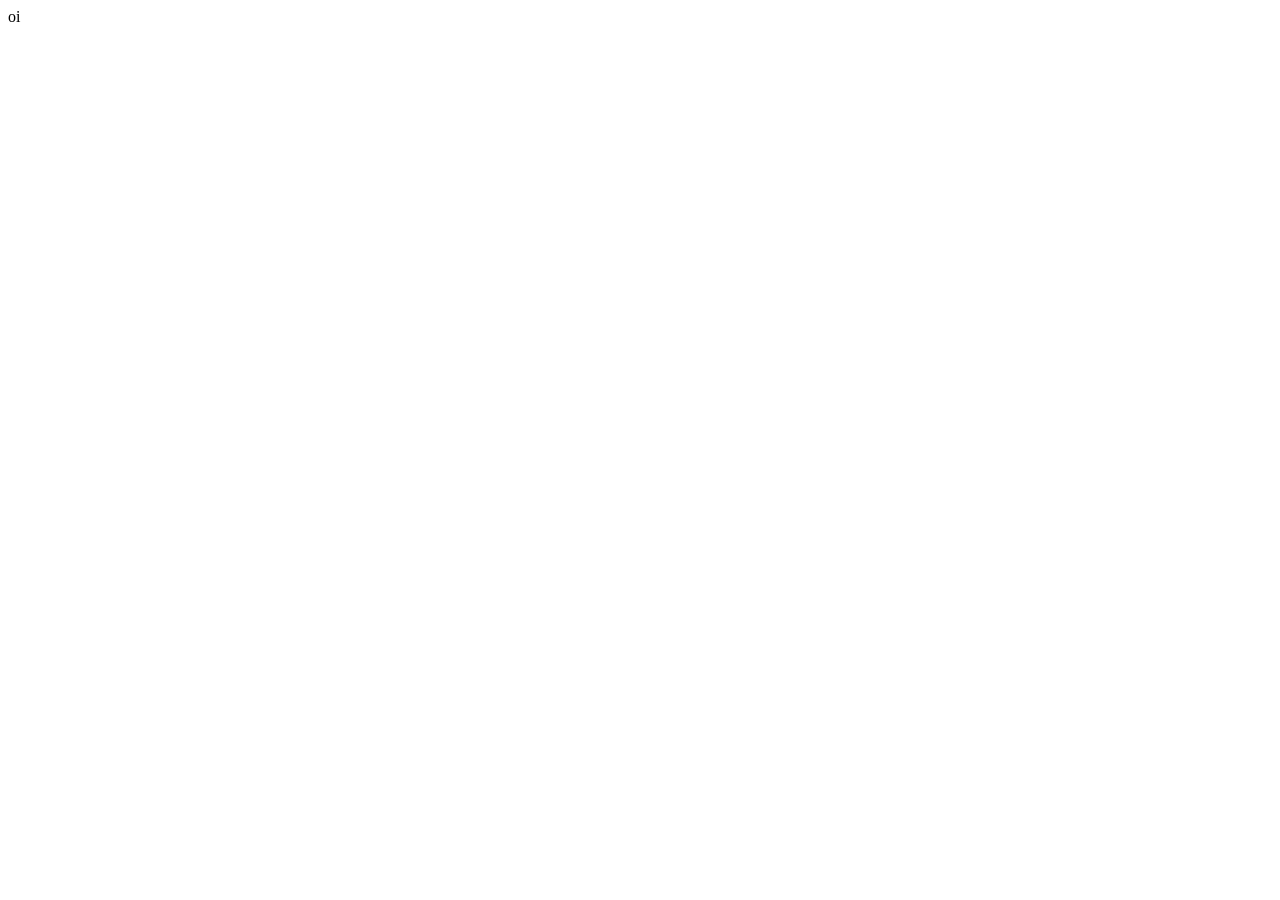
==== template/index.html @ 46b26846 "update" ====
<!DOCTYPE html>
<html lang="en">

<head>
    <meta charset="UTF-8">
    <meta name="viewport" content="width=device-width, initial-scale=1.0">
    <title>Index</title>
</head>

<body>
oi
</body>

</html>
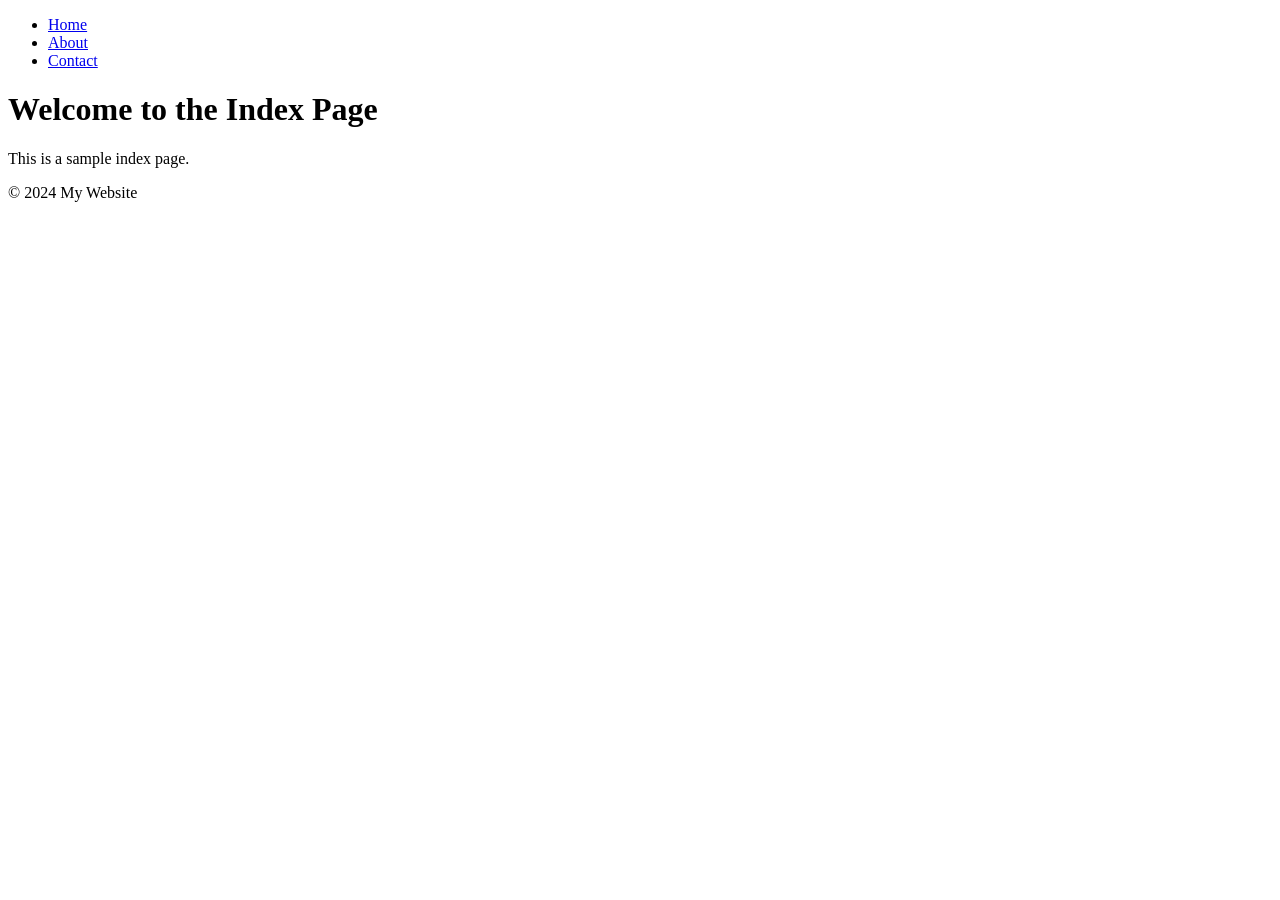
==== commit ca9b794b: "update" ====
--- a/template/index.html
+++ b/template/index.html
@@ -8,7 +8,25 @@
 </head>
 
 <body>
-oi
+    <header>
+        <nav>
+            <ul>
+                <li><a href="/">Home</a></li>
+                <li><a href="/about">About</a></li>
+                <li><a href="/contact">Contact</a></li>
+            </ul>
+        </nav>
+    </header>
+
+    <main>
+        <h1>Welcome to the Index Page</h1>
+        <p>This is a sample index page.</p>
+    </main>
+
+
+    <footer>
+        <p>&copy; 2024 My Website</p>
+    </footer>
 </body>
 
 </html>
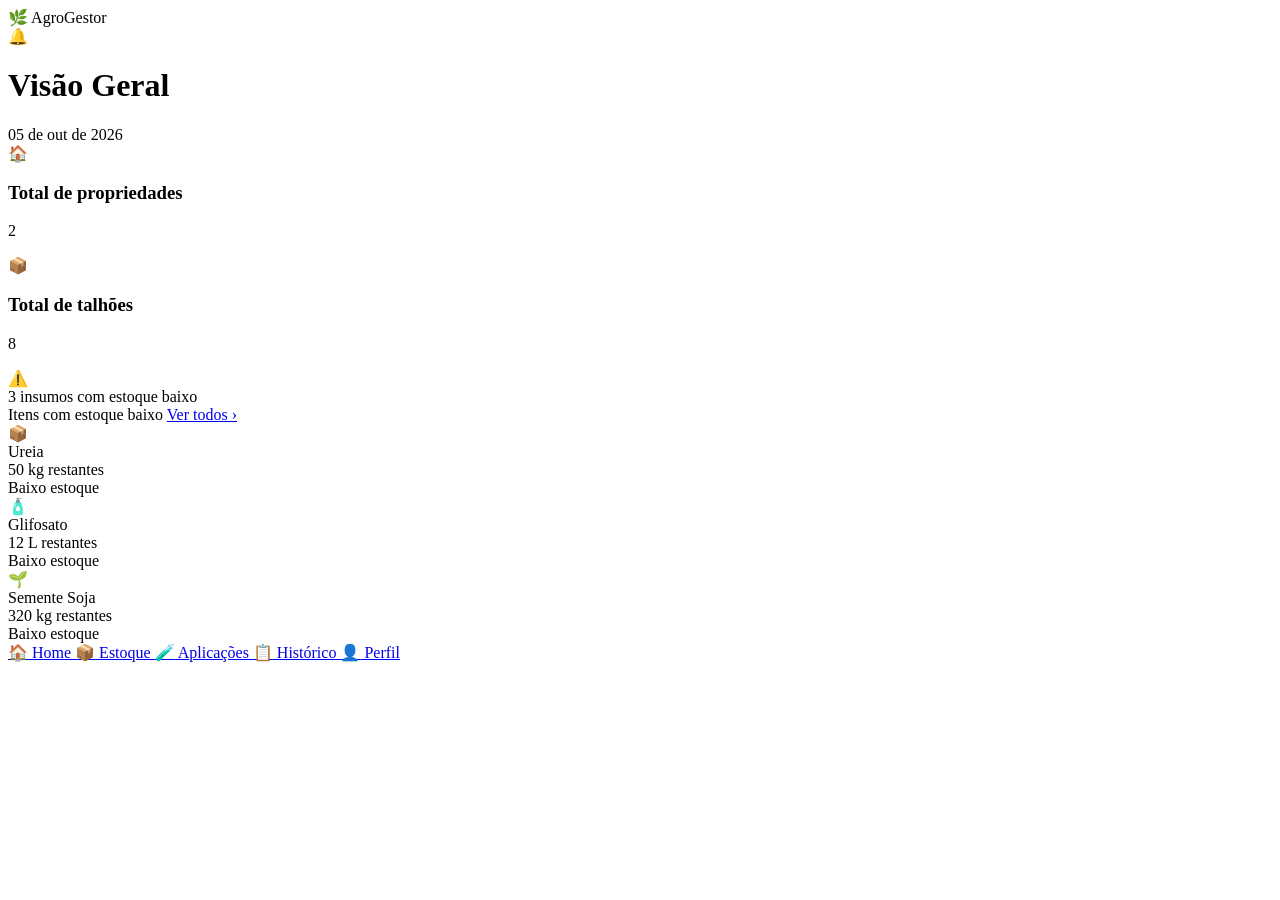
==== commit c801608a: "update" ====
--- a/template/index.html
+++ b/template/index.html
@@ -5,28 +5,110 @@
     <meta charset="UTF-8">
     <meta name="viewport" content="width=device-width, initial-scale=1.0">
     <title>Index</title>
+    <link rel="stylesheet" href="template/css/styleIndex.css">
+
 </head>
 
 <body>
     <header>
-        <nav>
-            <ul>
-                <li><a href="/">Home</a></li>
-                <li><a href="/about">About</a></li>
-                <li><a href="/contact">Contact</a></li>
-            </ul>
-        </nav>
+        <div class="logo">
+            <span>🌿</span> AgroGestor
+        </div>
+        <div>🔔</div>
     </header>
 
     <main>
-        <h1>Welcome to the Index Page</h1>
-        <p>This is a sample index page.</p>
+        <div class="title-row">
+            <h1>Visão Geral</h1>
+            <div class="date">05 de out de 2026</div>
+        </div>
+
+        <!-- Cards resumo -->
+        <div class="card">
+            <div class="icon">🏠</div>
+            <div class="info">
+                <h3>Total de propriedades</h3>
+                <p>2</p>
+            </div>
+        </div>
+
+        <div class="card">
+            <div class="icon">📦</div>
+            <div class="info">
+                <h3>Total de talhões</h3>
+                <p>8</p>
+            </div>
+        </div>
+
+        <!-- Alerta -->
+        <div class="alert">
+            <div class="icon">⚠️</div>
+            <div>3 insumos com estoque baixo</div>
+        </div>
+
+        <!-- Lista -->
+        <div class="section-title">
+            <span>Itens com estoque baixo</span>
+            <a href="#">Ver todos ›</a>
+        </div>
+
+        <div class="item">
+            <div class="left">
+                <div class="icon">📦</div>
+                <div>
+                    <div class="name">Ureia</div>
+                    <div class="qty">50 kg restantes</div>
+                </div>
+            </div>
+            <div class="badge">Baixo estoque</div>
+        </div>
+
+        <div class="item">
+            <div class="left">
+                <div class="icon">🧴</div>
+                <div>
+                    <div class="name">Glifosato</div>
+                    <div class="qty">12 L restantes</div>
+                </div>
+            </div>
+            <div class="badge">Baixo estoque</div>
+        </div>
+
+        <div class="item">
+            <div class="left">
+                <div class="icon">🌱</div>
+                <div>
+                    <div class="name">Semente Soja</div>
+                    <div class="qty">320 kg restantes</div>
+                </div>
+            </div>
+            <div class="badge">Baixo estoque</div>
+        </div>
     </main>
 
-
-    <footer>
-        <p>&copy; 2024 My Website</p>
-    </footer>
+    <!-- Menu inferior -->
+    <nav>
+        <a href="#" class="active">
+            <span>🏠</span>
+            Home
+        </a>
+        <a href="#">
+            <span>📦</span>
+            Estoque
+        </a>
+        <a href="#">
+            <span>🧪</span>
+            Aplicações
+        </a>
+        <a href="#">
+            <span>📋</span>
+            Histórico
+        </a>
+        <a href="#">
+            <span>👤</span>
+            Perfil
+        </a>
+    </nav>
 </body>
 
 </html>
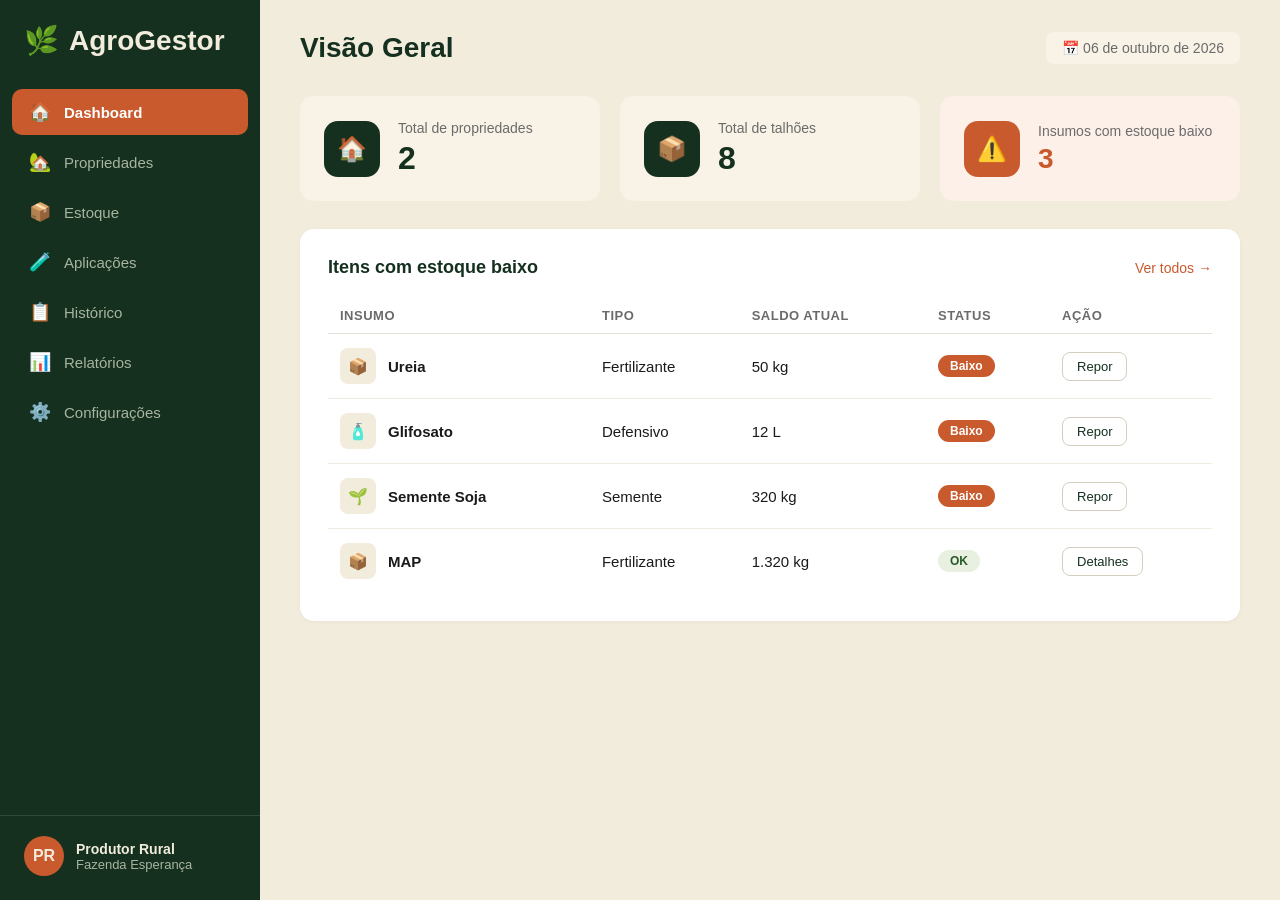
==== commit 79fec866: "update" ====
--- a/template/index.html
+++ b/template/index.html
@@ -1,114 +1,166 @@
 <!DOCTYPE html>
-<html lang="en">
+<html lang="pt-BR">
+<head>
+  <meta charset="UTF-8">
+  <meta name="viewport" content="width=device-width, initial-scale=1.0">
+  <title>AgroGestor - Dashboard</title>
+  <link rel="stylesheet" href="css/style.css">
+</head>
+<body>
 
-<head>
-    <meta charset="UTF-8">
-    <meta name="viewport" content="width=device-width, initial-scale=1.0">
-    <title>Index</title>
-    <link rel="stylesheet" href="template/css/styleIndex.css">
+  <!-- ========== SIDEBAR ========== -->
+  <aside class="sidebar">
+    <div class="logo">
+      <span>🌿</span>
+      <span>AgroGestor</span>
+    </div>
 
-</head>
+    <nav>
+      <a href="index.html" class="active">
+        <span class="icon">🏠</span>
+        <span>Dashboard</span>
+      </a>
+      <a href="#">
+        <span class="icon">🏡</span>
+        <span>Propriedades</span>
+      </a>
+      <a href="#">
+        <span class="icon">📦</span>
+        <span>Estoque</span>
+      </a>
+      <a href="#">
+        <span class="icon">🧪</span>
+        <span>Aplicações</span>
+      </a>
+      <a href="#">
+        <span class="icon">📋</span>
+        <span>Histórico</span>
+      </a>
+      <a href="#">
+        <span class="icon">📊</span>
+        <span>Relatórios</span>
+      </a>
+      <a href="#">
+        <span class="icon">⚙️</span>
+        <span>Configurações</span>
+      </a>
+    </nav>
 
-<body>
-    <header>
-        <div class="logo">
-            <span>🌿</span> AgroGestor
+    <div class="user">
+      <div class="avatar">PR</div>
+      <div class="info">
+        <strong>Produtor Rural</strong>
+        <span>Fazenda Esperança</span>
+      </div>
+    </div>
+  </aside>
+
+  <!-- ========== CONTEÚDO PRINCIPAL ========== -->
+  <main class="main">
+
+    <div class="page-header">
+      <h1>Visão Geral</h1>
+      <div class="date">📅 06 de outubro de 2026</div>
+    </div>
+
+    <!-- Cards de resumo -->
+    <div class="cards-row">
+      <div class="card">
+        <div class="icon">🏠</div>
+        <div class="info">
+          <h3>Total de propriedades</h3>
+          <p>2</p>
         </div>
-        <div>🔔</div>
-    </header>
+      </div>
 
-    <main>
-        <div class="title-row">
-            <h1>Visão Geral</h1>
-            <div class="date">05 de out de 2026</div>
+      <div class="card">
+        <div class="icon">📦</div>
+        <div class="info">
+          <h3>Total de talhões</h3>
+          <p>8</p>
         </div>
+      </div>
 
-        <!-- Cards resumo -->
-        <div class="card">
-            <div class="icon">🏠</div>
-            <div class="info">
-                <h3>Total de propriedades</h3>
-                <p>2</p>
-            </div>
+      <div class="card alert-card">
+        <div class="icon alert-icon">⚠️</div>
+        <div class="info">
+          <h3>Insumos com estoque baixo</h3>
+          <p>3</p>
         </div>
+      </div>
+    </div>
 
-        <div class="card">
-            <div class="icon">📦</div>
-            <div class="info">
-                <h3>Total de talhões</h3>
-                <p>8</p>
-            </div>
-        </div>
+    <!-- Seção de estoque baixo -->
+    <div class="section">
+      <div class="section-header">
+        <h2>Itens com estoque baixo</h2>
+        <a href="#">Ver todos →</a>
+      </div>
 
-        <!-- Alerta -->
-        <div class="alert">
-            <div class="icon">⚠️</div>
-            <div>3 insumos com estoque baixo</div>
-        </div>
+      <table>
+        <thead>
+          <tr>
+            <th>Insumo</th>
+            <th>Tipo</th>
+            <th>Saldo atual</th>
+            <th>Status</th>
+            <th>Ação</th>
+          </tr>
+        </thead>
+        <tbody>
+          <tr>
+            <td>
+              <div class="item-name">
+                <div class="item-icon">📦</div>
+                Ureia
+              </div>
+            </td>
+            <td>Fertilizante</td>
+            <td>50 kg</td>
+            <td><span class="badge baixo">Baixo</span></td>
+            <td><button class="btn-action">Repor</button></td>
+          </tr>
+          <tr>
+            <td>
+              <div class="item-name">
+                <div class="item-icon">🧴</div>
+                Glifosato
+              </div>
+            </td>
+            <td>Defensivo</td>
+            <td>12 L</td>
+            <td><span class="badge baixo">Baixo</span></td>
+            <td><button class="btn-action">Repor</button></td>
+          </tr>
+          <tr>
+            <td>
+              <div class="item-name">
+                <div class="item-icon">🌱</div>
+                Semente Soja
+              </div>
+            </td>
+            <td>Semente</td>
+            <td>320 kg</td>
+            <td><span class="badge baixo">Baixo</span></td>
+            <td><button class="btn-action">Repor</button></td>
+          </tr>
+          <tr>
+            <td>
+              <div class="item-name">
+                <div class="item-icon">📦</div>
+                MAP
+              </div>
+            </td>
+            <td>Fertilizante</td>
+            <td>1.320 kg</td>
+            <td><span class="badge ok">OK</span></td>
+            <td><button class="btn-action">Detalhes</button></td>
+          </tr>
+        </tbody>
+      </table>
+    </div>
 
-        <!-- Lista -->
-        <div class="section-title">
-            <span>Itens com estoque baixo</span>
-            <a href="#">Ver todos ›</a>
-        </div>
+  </main>
 
-        <div class="item">
-            <div class="left">
-                <div class="icon">📦</div>
-                <div>
-                    <div class="name">Ureia</div>
-                    <div class="qty">50 kg restantes</div>
-                </div>
-            </div>
-            <div class="badge">Baixo estoque</div>
-        </div>
-
-        <div class="item">
-            <div class="left">
-                <div class="icon">🧴</div>
-                <div>
-                    <div class="name">Glifosato</div>
-                    <div class="qty">12 L restantes</div>
-                </div>
-            </div>
-            <div class="badge">Baixo estoque</div>
-        </div>
-
-        <div class="item">
-            <div class="left">
-                <div class="icon">🌱</div>
-                <div>
-                    <div class="name">Semente Soja</div>
-                    <div class="qty">320 kg restantes</div>
-                </div>
-            </div>
-            <div class="badge">Baixo estoque</div>
-        </div>
-    </main>
-
-    <!-- Menu inferior -->
-    <nav>
-        <a href="#" class="active">
-            <span>🏠</span>
-            Home
-        </a>
-        <a href="#">
-            <span>📦</span>
-            Estoque
-        </a>
-        <a href="#">
-            <span>🧪</span>
-            Aplicações
-        </a>
-        <a href="#">
-            <span>📋</span>
-            Histórico
-        </a>
-        <a href="#">
-            <span>👤</span>
-            Perfil
-        </a>
-    </nav>
 </body>
-
-</html>+</html>
--- a/template/css/style.css
+++ b/template/css/style.css
@@ -0,0 +1,382 @@
+/* ========================================
+   AgroGestor - Estilos Globais (Desktop)
+   ======================================== */
+
+* {
+  margin: 0;
+  padding: 0;
+  box-sizing: border-box;
+}
+
+body {
+  font-family: -apple-system, BlinkMacSystemFont, "Segoe UI", Arial, sans-serif;
+  background: #F2ECDD;
+  color: #1A1A1A;
+  min-height: 100vh;
+  display: flex;
+}
+
+/* ========== SIDEBAR ========== */
+.sidebar {
+  width: 260px;
+  background: #15301F;
+  color: #F2ECDD;
+  display: flex;
+  flex-direction: column;
+  position: fixed;
+  top: 0;
+  left: 0;
+  bottom: 0;
+  padding: 24px 0;
+}
+
+.sidebar .logo {
+  display: flex;
+  align-items: center;
+  gap: 10px;
+  padding: 0 24px 32px;
+  font-size: 22px;
+  font-weight: 700;
+}
+
+.sidebar .logo span {
+  font-size: 28px;
+}
+
+.sidebar nav {
+  flex: 1;
+  display: flex;
+  flex-direction: column;
+  gap: 4px;
+  padding: 0 12px;
+}
+
+.sidebar nav a {
+  display: flex;
+  align-items: center;
+  gap: 12px;
+  padding: 12px 16px;
+  border-radius: 10px;
+  color: #A8B5A0;
+  text-decoration: none;
+  font-size: 15px;
+  transition: all 0.2s;
+}
+
+.sidebar nav a:hover {
+  background: #1A3A26;
+  color: #F2ECDD;
+}
+
+.sidebar nav a.active {
+  background: #C85A2E;
+  color: white;
+  font-weight: 600;
+}
+
+.sidebar nav a .icon {
+  font-size: 18px;
+  width: 24px;
+  text-align: center;
+}
+
+.sidebar .user {
+  padding: 20px 24px 0;
+  border-top: 1px solid #2A4A33;
+  margin-top: 20px;
+  display: flex;
+  align-items: center;
+  gap: 12px;
+}
+
+.sidebar .user .avatar {
+  width: 40px;
+  height: 40px;
+  background: #C85A2E;
+  border-radius: 50%;
+  display: flex;
+  align-items: center;
+  justify-content: center;
+  font-weight: 700;
+  font-size: 16px;
+}
+
+.sidebar .user .info {
+  font-size: 13px;
+}
+
+.sidebar .user .info strong {
+  display: block;
+  font-size: 14px;
+}
+
+.sidebar .user .info span {
+  color: #A8B5A0;
+}
+
+/* ========== MAIN CONTENT ========== */
+.main {
+  margin-left: 260px;
+  flex: 1;
+  padding: 32px 40px;
+  min-height: 100vh;
+}
+
+/* Header da página */
+.page-header {
+  display: flex;
+  justify-content: space-between;
+  align-items: center;
+  margin-bottom: 32px;
+}
+
+.page-header h1 {
+  font-size: 28px;
+  color: #15301F;
+  font-weight: 700;
+}
+
+.page-header .date {
+  font-size: 14px;
+  color: #6B6B6B;
+  background: #F8F3E6;
+  padding: 8px 16px;
+  border-radius: 8px;
+}
+
+/* ========== CARDS DE RESUMO ========== */
+.cards-row {
+  display: grid;
+  grid-template-columns: repeat(3, 1fr);
+  gap: 20px;
+  margin-bottom: 28px;
+}
+
+.card {
+  background: #F8F3E6;
+  border-radius: 14px;
+  padding: 24px;
+  display: flex;
+  align-items: center;
+  gap: 18px;
+  transition: transform 0.2s, box-shadow 0.2s;
+}
+
+.card:hover {
+  transform: translateY(-2px);
+  box-shadow: 0 4px 12px rgba(0,0,0,0.06);
+}
+
+.card .icon {
+  width: 56px;
+  height: 56px;
+  background: #15301F;
+  color: white;
+  border-radius: 14px;
+  display: flex;
+  align-items: center;
+  justify-content: center;
+  font-size: 24px;
+  flex-shrink: 0;
+}
+
+.card .icon.alert-icon {
+  background: #C85A2E;
+}
+
+.card .info h3 {
+  font-size: 14px;
+  color: #6B6B6B;
+  font-weight: 500;
+  margin-bottom: 4px;
+}
+
+.card .info p {
+  font-size: 32px;
+  font-weight: 700;
+  color: #15301F;
+}
+
+.card.alert-card {
+  background: #FDF0E9;
+}
+
+.card.alert-card .info p {
+  color: #C85A2E;
+  font-size: 28px;
+}
+
+/* ========== SEÇÃO DE ESTOQUE BAIXO ========== */
+.section {
+  background: white;
+  border-radius: 14px;
+  padding: 28px;
+  box-shadow: 0 1px 4px rgba(0,0,0,0.04);
+}
+
+.section-header {
+  display: flex;
+  justify-content: space-between;
+  align-items: center;
+  margin-bottom: 20px;
+}
+
+.section-header h2 {
+  font-size: 18px;
+  color: #15301F;
+  font-weight: 600;
+}
+
+.section-header a {
+  color: #C85A2E;
+  text-decoration: none;
+  font-size: 14px;
+  font-weight: 500;
+}
+
+.section-header a:hover {
+  text-decoration: underline;
+}
+
+/* Tabela */
+table {
+  width: 100%;
+  border-collapse: collapse;
+}
+
+table thead th {
+  text-align: left;
+  font-size: 13px;
+  color: #6B6B6B;
+  font-weight: 600;
+  padding: 10px 12px;
+  border-bottom: 1px solid #E5E0D5;
+  text-transform: uppercase;
+  letter-spacing: 0.5px;
+}
+
+table tbody tr {
+  transition: background 0.15s;
+}
+
+table tbody tr:hover {
+  background: #F8F3E6;
+}
+
+table tbody td {
+  padding: 14px 12px;
+  font-size: 15px;
+  border-bottom: 1px solid #F0EBE0;
+  vertical-align: middle;
+}
+
+table tbody tr:last-child td {
+  border-bottom: none;
+}
+
+.item-name {
+  display: flex;
+  align-items: center;
+  gap: 12px;
+  font-weight: 600;
+}
+
+.item-name .item-icon {
+  width: 36px;
+  height: 36px;
+  background: #F2ECDD;
+  border-radius: 8px;
+  display: flex;
+  align-items: center;
+  justify-content: center;
+  font-size: 16px;
+}
+
+.badge {
+  display: inline-block;
+  padding: 4px 12px;
+  border-radius: 20px;
+  font-size: 12px;
+  font-weight: 600;
+}
+
+.badge.baixo {
+  background: #C85A2E;
+  color: white;
+}
+
+.badge.ok {
+  background: #E8F0E0;
+  color: #2A5A2A;
+}
+
+.btn-action {
+  background: transparent;
+  border: 1px solid #D4CEBF;
+  color: #15301F;
+  padding: 6px 14px;
+  border-radius: 8px;
+  font-size: 13px;
+  cursor: pointer;
+  transition: all 0.2s;
+}
+
+.btn-action:hover {
+  background: #15301F;
+  color: white;
+  border-color: #15301F;
+}
+
+/* ========== BOTÕES ========== */
+.btn-primary {
+  background: #C85A2E;
+  color: white;
+  border: none;
+  padding: 10px 20px;
+  border-radius: 10px;
+  font-size: 14px;
+  font-weight: 600;
+  cursor: pointer;
+  transition: background 0.2s;
+}
+
+.btn-primary:hover {
+  background: #B85027;
+}
+
+.btn-secondary {
+  background: #15301F;
+  color: white;
+  border: none;
+  padding: 10px 20px;
+  border-radius: 10px;
+  font-size: 14px;
+  font-weight: 600;
+  cursor: pointer;
+}
+
+/* ========== RESPONSIVO ========== */
+@media (max-width: 900px) {
+  .cards-row {
+    grid-template-columns: 1fr;
+  }
+
+  .sidebar {
+    width: 70px;
+  }
+
+  .sidebar .logo span:last-child,
+  .sidebar nav a span:not(.icon),
+  .sidebar .user .info {
+    display: none;
+  }
+
+  .sidebar nav a {
+    justify-content: center;
+  }
+
+  .main {
+    margin-left: 70px;
+    padding: 24px;
+  }
+}
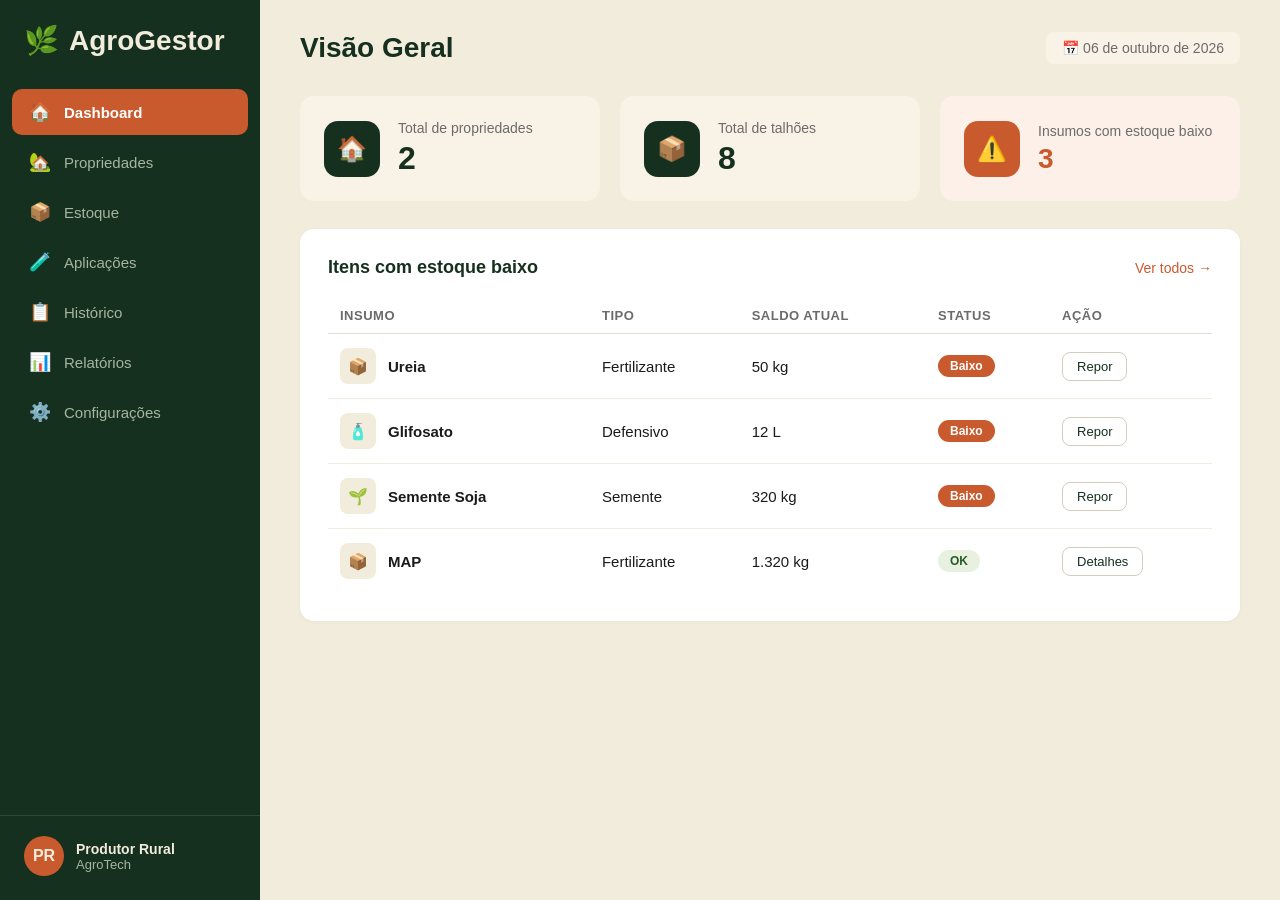
==== commit af46f214: "update" ====
--- a/template/index.html
+++ b/template/index.html
@@ -1,11 +1,13 @@
 <!DOCTYPE html>
 <html lang="pt-BR">
+
 <head>
   <meta charset="UTF-8">
   <meta name="viewport" content="width=device-width, initial-scale=1.0">
   <title>AgroGestor - Dashboard</title>
   <link rel="stylesheet" href="css/style.css">
 </head>
+
 <body>
 
   <!-- ========== SIDEBAR ========== -->
@@ -50,7 +52,7 @@
       <div class="avatar">PR</div>
       <div class="info">
         <strong>Produtor Rural</strong>
-        <span>Fazenda Esperança</span>
+        <span>AgroTech</span>
       </div>
     </div>
   </aside>
@@ -163,4 +165,5 @@
   </main>
 
 </body>
-</html>
+
+</html>
